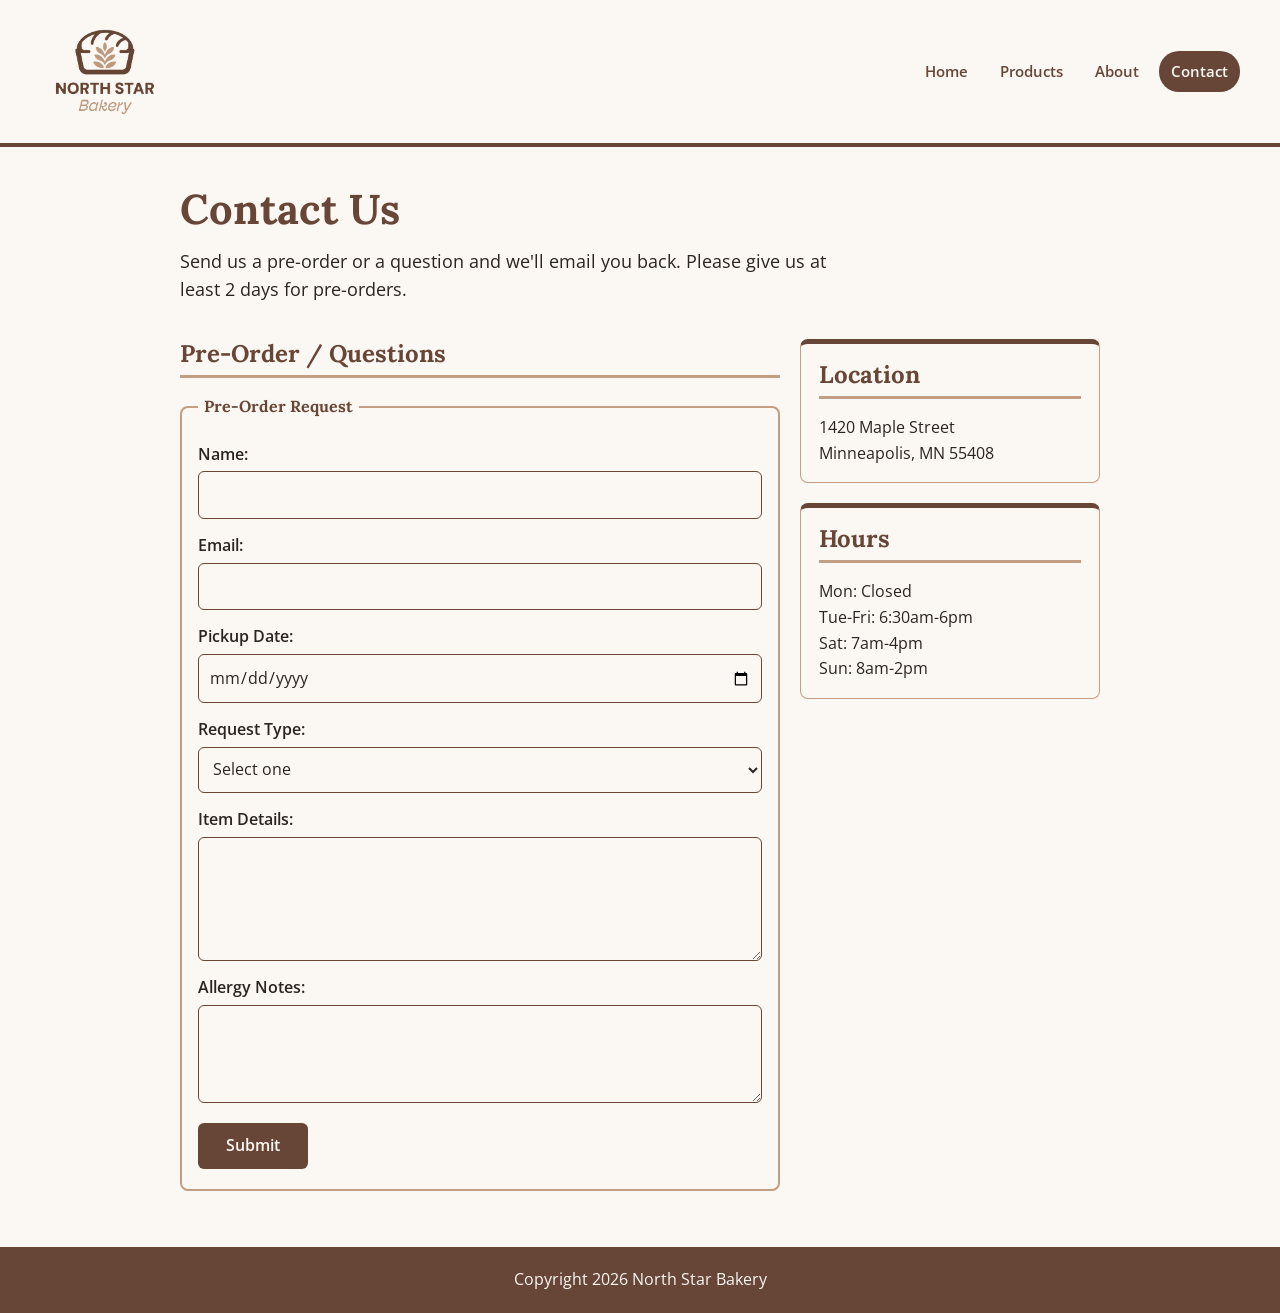
==== contact.html @ c9bdc87c "Add files via upload" ====
<!DOCTYPE html>
<html lang="en">
<head>
    <meta charset="UTF-8">
    <meta name="viewport" content="width=device-width, initial-scale=1.0">
    <title>Contact</title>
    <link rel="stylesheet" href="css/styles.css">
</head>
<body>
    <header>
        <img class="logo" src="images/bakery-logo_c.png" alt="North Star Bakery logo" width="150">
        <nav>
            <ul>
                <li><a href="index.html">Home</a></li>
                <li><a href="products.html">Products</a></li>
                <li><a href="about.html">About</a></li>
                <li><a class="current" href="contact.html">Contact</a></li>
            </ul>
        </nav>
    </header>
    <main>
        <section class="intro">
            <h1>Contact Us</h1>
            <p>Send us a pre-order or a question and we'll email you back. Please give us at least 2 days for pre-orders.</p>
        </section>

        <div class="contact-layout">
            <section class="form-area">
                <h2>Pre-Order / Questions</h2>
                <!-- form -->
                <form action="#" method="post">
                    <fieldset>
                        <legend>Pre-Order Request</legend>
                        <label for="name">Name:</label>
                        <input type="text" id="name" name="name" required>

                        <label for="email">Email:</label>
                        <input type="email" id="email" name="email" required>

                        <label for="date">Pickup Date:</label>
                        <input type="date" id="date" name="date">

                        <label for="type">Request Type:</label>
                        <select id="type" name="type" required>
                            <option value="">Select one</option>
                            <option value="preorder">Pre-order</option>
                            <option value="question">General Question</option>
                        </select>

                        <label for="items">Item Details:</label>
                        <textarea id="items" name="items" rows="4" required></textarea>

                        <label for="allergy">Allergy Notes:</label>
                        <textarea id="allergy" name="allergy" rows="3"></textarea>

                        <input type="submit" value="Submit">
                    </fieldset>
                </form>
            </section>

            <div class="info">
                <section class="card">
                    <h2>Location</h2>
                    <p>1420 Maple Street<br>
                    Minneapolis, MN 55408</p>
                </section>

                <section class="card">
                    <h2>Hours</h2>
                    <p>Mon: Closed<br>
                    Tue-Fri: 6:30am-6pm<br>
                    Sat: 7am-4pm<br>
                    Sun: 8am-2pm</p>
                </section>
            </div>
        </div>
    </main>
    <footer>
        <p>Copyright 2026 North Star Bakery</p>
    </footer>
</body>
</html>
---- css/styles.css ----
/* North Star Bakery - styles.css */

/* fonts: Lora for headings, Open Sans for everything else */
@import url("https://fonts.googleapis.com/css2?family=Lora:wght@600;700&family=Open+Sans:wght@400;600&display=swap");

/* colors
   brown #684637 - from the logo (headings, nav, buttons, footer)
   tan   #C19E84 - from the logo (borders and accents)
   cream #FBF7F2 - page background
   dark  #2B2420 - body text
*/
:root {
    --brown: #684637;
    --tan: #C19E84;
    --cream: #FBF7F2;
    --dark: #2B2420;
}

* {
    box-sizing: border-box;
}

/* ---------- base styles (phones first) ---------- */

body {
    margin: 0;
    background-color: var(--cream);
    color: var(--dark);
    font-family: "Open Sans", Arial, sans-serif;
    font-size: 1rem;
    line-height: 1.6;
}

h1,
h2,
h3 {
    font-family: "Lora", Georgia, serif;
    color: var(--brown);
    line-height: 1.25;
}

h1 {
    font-size: 2rem;
    margin: 0 0 12px;
}

h2 {
    font-size: 1.5rem;
    margin: 0 0 16px;
    padding-bottom: 6px;
    border-bottom: 3px solid var(--tan);
}

h3 {
    font-size: 1.2rem;
    margin: 0 0 8px;
}

p {
    margin: 0 0 12px;
}

a {
    color: var(--brown);
    font-weight: 600;
}

a:hover {
    color: var(--dark);
}

a:focus-visible {
    outline: 3px solid var(--tan);
    outline-offset: 2px;
}

img {
    display: block;
    max-width: 100%;
    height: auto;
    border-radius: 8px;
}

picture {
    display: block;
}

ul {
    margin: 0;
    padding-left: 20px;
}

li {
    margin-bottom: 6px;
}

/* ---------- header and nav ---------- */

header {
    display: flex;
    flex-direction: column;
    align-items: center;
    gap: 10px;
    padding: 16px 20px;
    border-bottom: 4px solid var(--brown);
}

.logo {
    width: 110px;
    border-radius: 0;
    mix-blend-mode: multiply; /* gets rid of the white box behind the logo */
}

nav ul {
    display: flex;
    flex-wrap: wrap;
    justify-content: center;
    gap: 8px;
    list-style: none;
    margin: 0;
    padding: 0;
}

nav li {
    margin: 0;
}

nav a {
    display: block;
    padding: 8px 12px;
    font-size: 0.95rem;
    border-radius: 20px;
    color: var(--brown);
    text-decoration: none;
}

nav a:hover,
nav a.current {
    background-color: var(--brown);
    color: var(--cream);
}

/* ---------- main content ---------- */

main {
    max-width: 1000px;
    margin: 0 auto;
    padding: 24px 20px 40px;
}

section {
    margin-bottom: 36px;
}

.intro p {
    font-size: 1.1rem;
    max-width: 650px;
}

.button {
    display: inline-block;
    margin-top: 6px;
    padding: 10px 22px;
    border-radius: 6px;
    background-color: var(--brown);
    color: var(--cream);
    text-decoration: none;
}

.button:hover {
    background-color: var(--tan);
    color: var(--dark);
}

.center {
    text-align: center;
}

/* flexbox rows - stacked on phones, side by side on bigger screens */
.row,
.cards,
.photos,
.contact-layout,
.info {
    display: flex;
    flex-direction: column;
    gap: 20px;
}

.row picture img,
.row > img,
.photos img {
    width: 100%;
}

.card {
    margin: 0;
    padding: 16px 18px;
    border: 1px solid var(--tan);
    border-top: 5px solid var(--brown);
    border-radius: 8px;
}

.card p:last-child {
    margin-bottom: 0;
}

.form-area {
    margin: 0;
}

.photos,
main > .cards {
    margin-bottom: 36px;
}

figure {
    margin: 0;
}

figcaption {
    margin-top: 8px;
    text-align: center;
    font-style: italic;
    color: var(--brown);
}

video {
    display: block;
    width: 100%;
    max-width: 640px;
    height: auto;
    margin-bottom: 12px;
    border-radius: 8px;
}

/* ---------- form ---------- */

fieldset {
    margin: 0;
    padding: 8px 16px 20px;
    border: 2px solid var(--tan);
    border-radius: 8px;
}

legend {
    padding: 0 6px;
    font-family: "Lora", Georgia, serif;
    font-weight: 700;
    color: var(--brown);
}

label {
    display: block;
    margin: 14px 0 4px;
    font-weight: 600;
}

input,
select,
textarea {
    display: block;
    width: 100%;
    padding: 10px;
    border: 1px solid var(--brown);
    border-radius: 6px;
    background-color: var(--cream);
    color: var(--dark);
    font: inherit;
}

input:focus,
select:focus,
textarea:focus {
    outline: 3px solid var(--tan);
    outline-offset: 1px;
}

input[type="submit"] {
    margin-top: 20px;
    border: none;
    background-color: var(--brown);
    color: var(--cream);
    font-weight: 600;
    cursor: pointer;
}

input[type="submit"]:hover {
    background-color: var(--tan);
    color: var(--dark);
}

/* ---------- footer ---------- */

footer {
    padding: 20px;
    background-color: var(--brown);
    color: var(--cream);
    text-align: center;
}

footer p {
    margin: 0;
}

/* ---------- bigger screens (tablets and desktops) ---------- */

@media (min-width: 768px) {
    header {
        flex-direction: row;
        justify-content: space-between;
        padding: 16px 40px;
    }

    .logo {
        width: 130px;
    }

    h1 {
        font-size: 2.6rem;
    }

    main {
        padding: 36px 40px 56px;
    }

    .row,
    .cards,
    .photos,
    .contact-layout {
        flex-direction: row;
    }

    .row {
        align-items: center;
    }

    .row > *,
    .cards > *,
    .photos > * {
        flex: 1;
        min-width: 0; /* lets the images shrink so the row doesn't overflow */
    }

    .form-area {
        flex: 2;
    }

    .info {
        flex: 1;
    }

    input[type="submit"] {
        width: auto;
        padding: 10px 28px;
    }
}
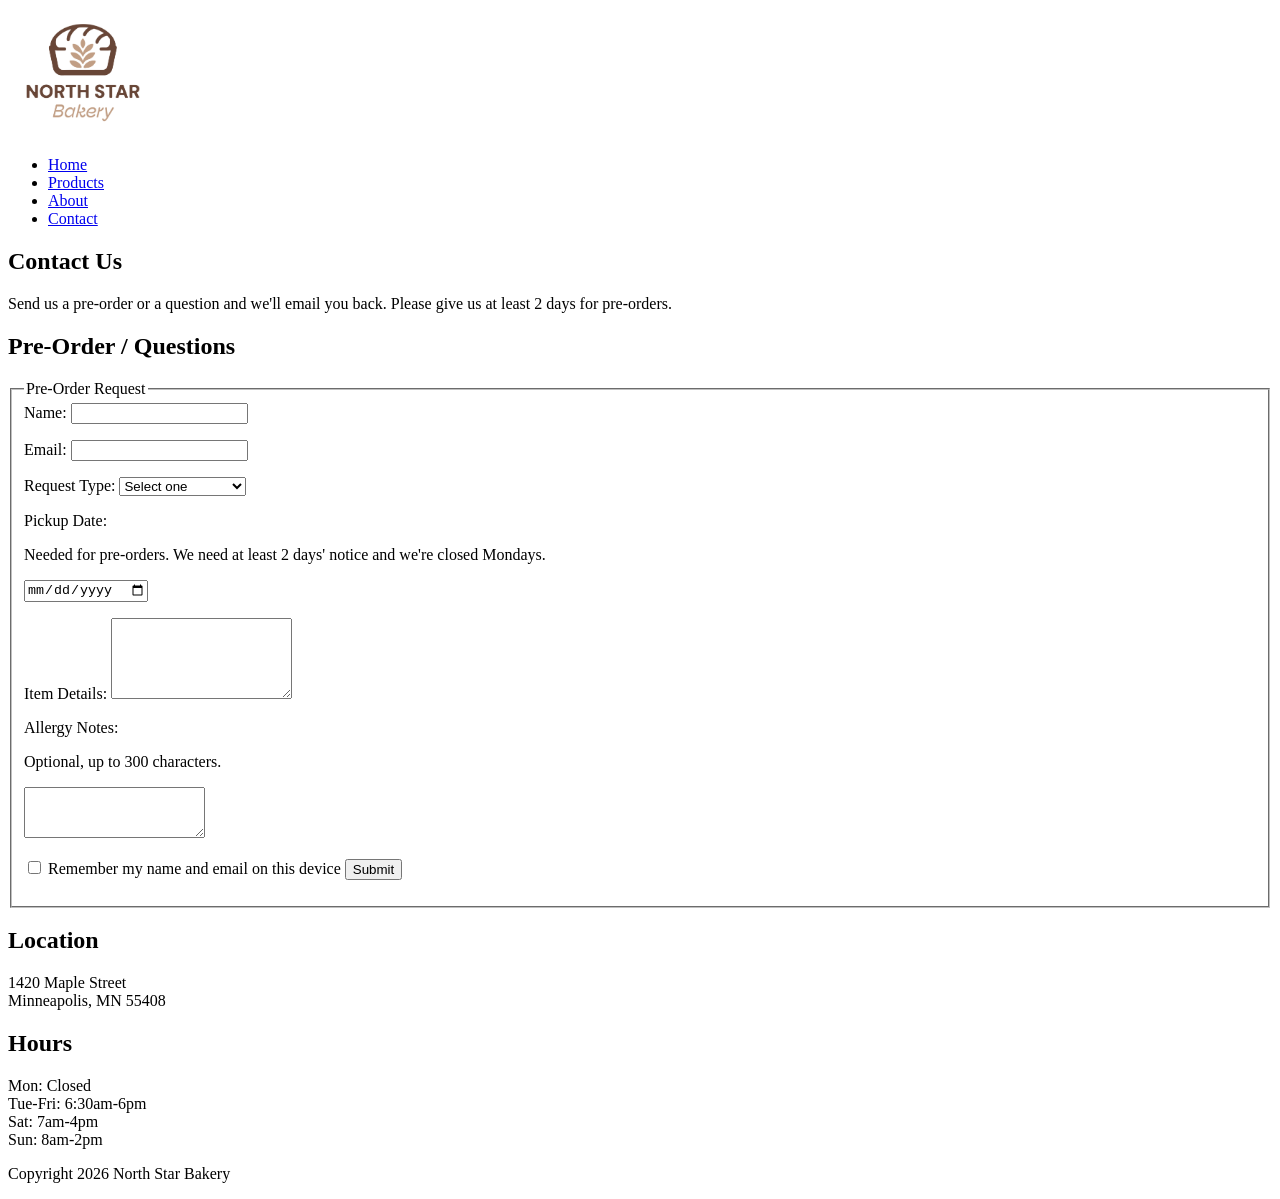
==== commit be920bad: "Add files via upload" ====
--- a/contact.html
+++ b/contact.html
@@ -27,33 +27,50 @@
         <div class="contact-layout">
             <section class="form-area">
                 <h2>Pre-Order / Questions</h2>
-                <!-- form -->
-                <form action="#" method="post">
+                <!-- form (checked by js/contact.js, novalidate turns off the browser's
+                     pop-up bubbles so my own messages show next to each field) -->
+                <form id="preorder-form" action="#" method="post" novalidate>
+                    <p id="welcome-note" class="form-note" hidden></p>
                     <fieldset>
                         <legend>Pre-Order Request</legend>
                         <label for="name">Name:</label>
-                        <input type="text" id="name" name="name" required>
+                        <input type="text" id="name" name="name" autocomplete="name" required aria-describedby="name-error">
+                        <p class="error" id="name-error"></p>
 
                         <label for="email">Email:</label>
-                        <input type="email" id="email" name="email" required>
-
-                        <label for="date">Pickup Date:</label>
-                        <input type="date" id="date" name="date">
+                        <input type="email" id="email" name="email" autocomplete="email" required aria-describedby="email-error">
+                        <p class="error" id="email-error"></p>
 
                         <label for="type">Request Type:</label>
-                        <select id="type" name="type" required>
+                        <select id="type" name="type" required aria-describedby="type-error">
                             <option value="">Select one</option>
                             <option value="preorder">Pre-order</option>
                             <option value="question">General Question</option>
                         </select>
+                        <p class="error" id="type-error"></p>
+
+                        <label for="date">Pickup Date:</label>
+                        <p class="hint" id="date-hint">Needed for pre-orders. We need at least 2 days' notice and we're closed Mondays.</p>
+                        <input type="date" id="date" name="date" aria-describedby="date-hint date-error">
+                        <p class="error" id="date-error"></p>
 
                         <label for="items">Item Details:</label>
-                        <textarea id="items" name="items" rows="4" required></textarea>
+                        <p id="list-note" class="form-note" hidden>We filled this in from your pre-order list on the <a href="products.html">Products page</a>. You can still change it here.</p>
+                        <textarea id="items" name="items" rows="5" required aria-describedby="items-error"></textarea>
+                        <p class="error" id="items-error"></p>
 
                         <label for="allergy">Allergy Notes:</label>
-                        <textarea id="allergy" name="allergy" rows="3"></textarea>
+                        <p class="hint" id="allergy-hint">Optional, up to 300 characters.</p>
+                        <textarea id="allergy" name="allergy" rows="3" aria-describedby="allergy-hint allergy-error"></textarea>
+                        <p class="error" id="allergy-error"></p>
+
+                        <label class="checkbox" for="remember">
+                            <input type="checkbox" id="remember" name="remember">
+                            Remember my name and email on this device
+                        </label>
 
                         <input type="submit" value="Submit">
+                        <p id="form-status" class="form-status" role="status" aria-live="polite"></p>
                     </fieldset>
                 </form>
             </section>
@@ -78,5 +95,7 @@
     <footer>
         <p>Copyright 2026 North Star Bakery</p>
     </footer>
+    <script src="js/data.js"></script>
+    <script src="js/contact.js"></script>
 </body>
 </html>
